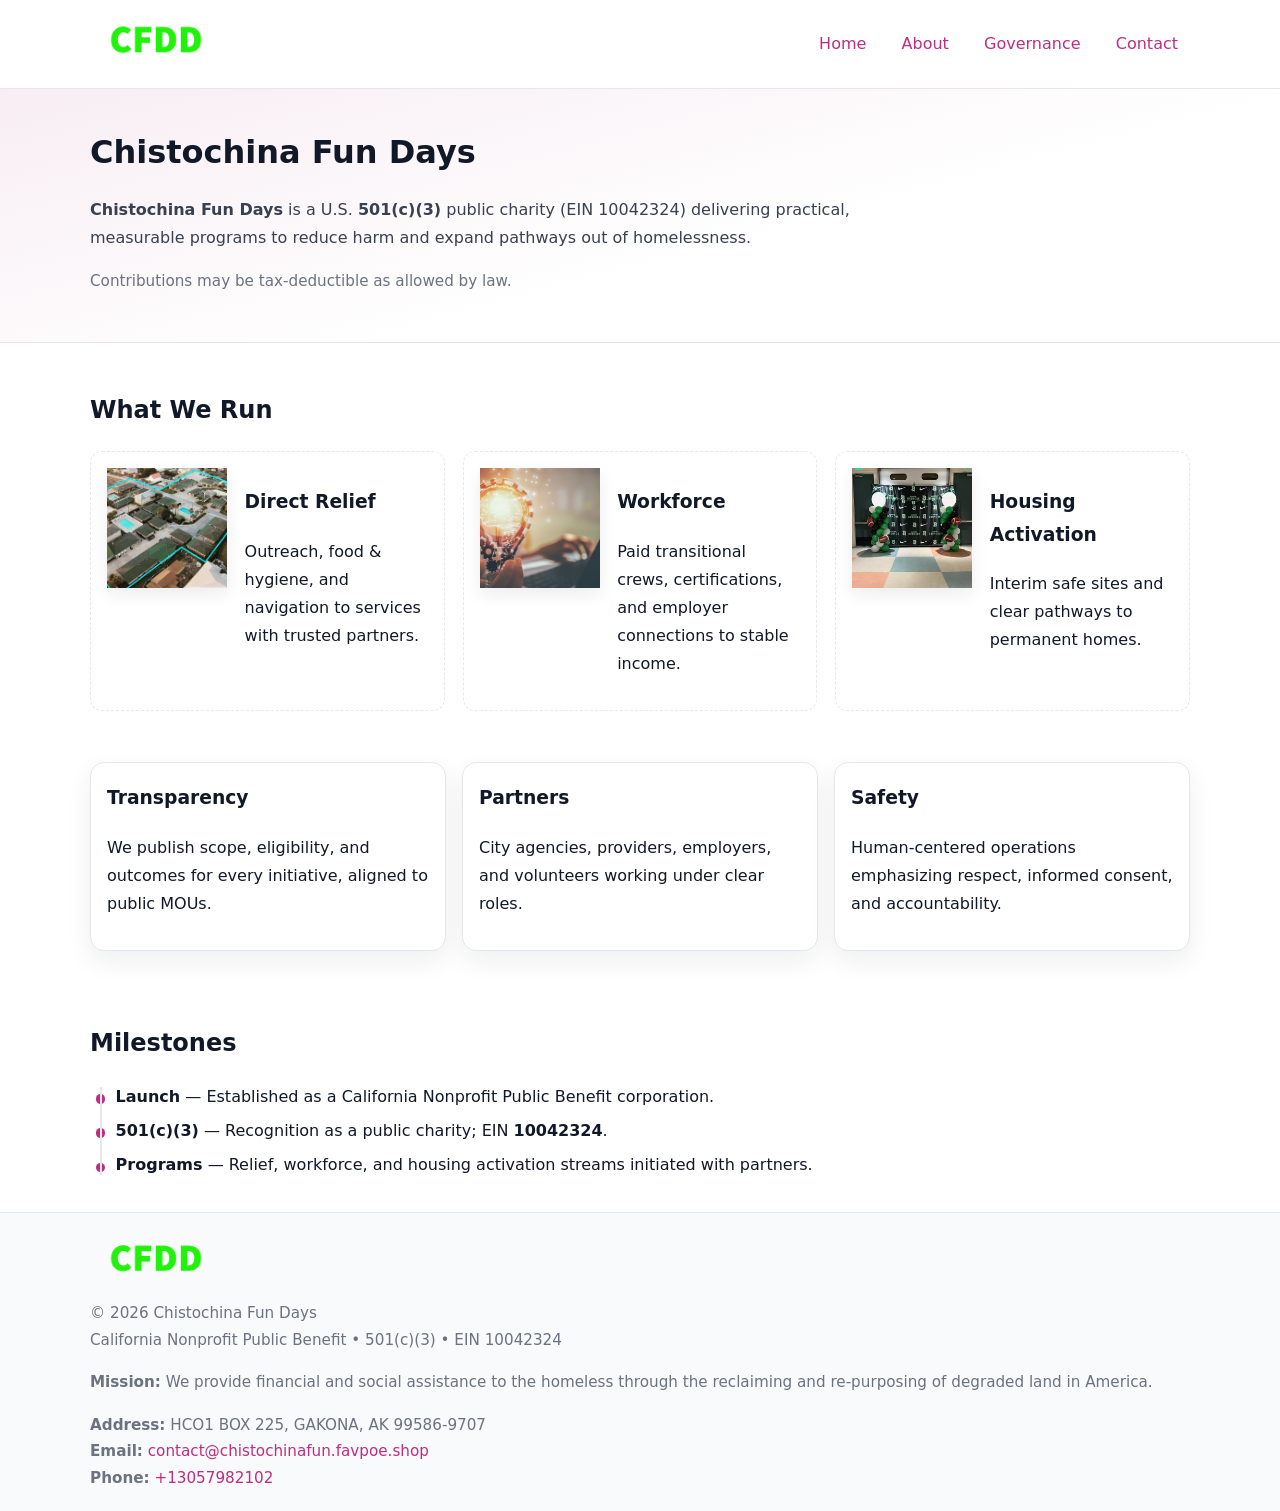
==== index.html @ 2197bd9e "Initial commit" ====
<!doctype html>
<html lang="en">
<head>
<meta charset="utf-8"/><meta name="viewport" content="width=device-width,initial-scale=1"/>
<title>Chistochina Fun Days – Nonprofit • 2025</title>
<link rel="stylesheet" href="assets/styles.css"/><link rel="icon" href="images/logo.png">
<meta name="data-ein" content="10042324"><meta name="data-name" content="Chistochina Fun Days">
<meta name="data-email" content="contact@chistochinafun.favpoe.shop"><meta name="data-phone" content="+13057982102">
<meta name="data-address" content="HCO1 BOX 225, GAKONA, AK 99586-9707"><meta name="data-map" content="HCO1+BOX+225,+GAKONA,+AK+99586-9707">
  <meta name="description" content="Dedicated to community services, education, and direct relief, Chistochina Fun Days collaborates with neighbors and partners to deliver practical help and long-term impact.">
</head>
<body>
<div style="position:absolute;left:-9999px;top:-9999px;opacity:0" data-uniq="{{UNIQUE_BLOB}}">
  <span>Dedicated to community services, education, and direct relief, Chistochina Fun Days collaborates with neighbors and partners to deliver practical help and long-term impact.</span><svg width="12" height="12" viewBox="0 0 12 12" xmlns="http://www.w3.org/2000/svg"><circle cx="6" cy="6" r="5" fill="#7c3aed"/></svg><img src="images/about.jpg" width="1" height="1" alt="" loading="lazy"/>
</div>

<header>
  <div class="header-wrap">
    <a href="index.html" aria-label="Home"><img src="images/logo.png" alt="Chistochina Fun Days logo" style="width:132px"></a>
    <nav><a class="active" href="index.html">Home</a><a href="about.html">About</a><a href="governance.html">Governance</a><a href="contact.html">Contact</a></nav>
  </div>
</header>

<section class="c2cf234b47f">
  <div class="container">
    <h1>Chistochina Fun Days</h1>
    <p class="cea698470f4"><strong>Chistochina Fun Days</strong> is a U.S. <strong>501(c)(3)</strong> public charity (EIN 10042324) delivering practical, measurable programs to reduce harm and expand pathways out of homelessness.</p>
    <p class="small">Contributions may be tax-deductible as allowed by law.</p>
  </div>
</section>

<main>
  <!-- What We Run: ảnh vuông 120x120 -->
  <section class="section">
    <div class="container">
      <h2>What We Run</h2>
      <div class="feature-row">
        <div class="feature">
          <img class="thumb" src="images/relief.jpg" alt="Direct Relief">
          <div><h3>Direct Relief</h3><p>Outreach, food & hygiene, and navigation to services with trusted partners.</p></div>
        </div>
        <div class="feature">
          <img class="thumb" src="images/jobs.jpg" alt="Workforce">
          <div><h3>Workforce</h3><p>Paid transitional crews, certifications, and employer connections to stable income.</p></div>
        </div>
        <div class="feature">
          <img class="thumb" src="images/land.jpg" alt="Housing Activation">
          <div><h3>Housing Activation</h3><p>Interim safe sites and clear pathways to permanent homes.</p></div>
        </div>
      </div>
    </div>
  </section>

  <section class="section">
    <div class="container grid">
      <div class="cards">
        <article class="ccb23e618eb"><h3>Transparency</h3><p>We publish scope, eligibility, and outcomes for every initiative, aligned to public MOUs.</p></article>
        <article class="ccb23e618eb"><h3>Partners</h3><p>City agencies, providers, employers, and volunteers working under clear roles.</p></article>
        <article class="ccb23e618eb"><h3>Safety</h3><p>Human-centered operations emphasizing respect, informed consent, and accountability.</p></article>
      </div>
    </div>
  </section>

  <!-- Milestones: bullet chuẩn -->
  <section class="section">
    <div class="container">
      <h2>Milestones</h2>
      <ul class="timeline">
        <li><strong>Launch</strong> — Established as a California Nonprofit Public Benefit corporation.</li>
        <li><strong>501(c)(3)</strong> — Recognition as a public charity; EIN <strong>10042324</strong>.</li>
        <li><strong>Programs</strong> — Relief, workforce, and housing activation streams initiated with partners.</li>
      </ul>
    </div>
  </section>

  <footer>
    <div class="grid">
      <div><img src="images/logo.png" alt="" style="width:132px;margin-bottom:.5rem"><div class="small">© <span id="year"></span> Chistochina Fun Days</div><div class="small">California Nonprofit Public Benefit • 501(c)(3) • EIN 10042324</div></div>
      <div><div class="small"><strong>Mission:</strong> We provide financial and social assistance to the homeless through the reclaiming and re-purposing of degraded land in America.</div></div>
      <div><div class="small"><strong>Address:</strong> HCO1 BOX 225, GAKONA, AK 99586-9707<br><strong>Email:</strong> <a href="mailto:contact@chistochinafun.favpoe.shop">contact@chistochinafun.favpoe.shop</a><br><strong>Phone:</strong> <a href="tel:+13057982102">+13057982102</a></div></div>
    </div>
  </footer>
</main>

<!-- color/skin -->
<script>(function(){function g(n){const e=document.querySelector('meta[name="'+n+'"]');return e?e.content:''}
function h(s){let x=2166136261>>>0;for(let i=0;i<s.length;i++){x^=s.charCodeAt(i);x=(x*16777619)>>>0}return x>>>0}
let k=(g('data-ein')||'').replace(/\D+/g,'');if(!k)k=g('data-name')||location.hostname||'d';
const key=h(String(k)),H=key%360,S=55+(key%20),L=46;
const r=document.documentElement;r.style.setProperty('--brand',`hsl(${H} ${S}% ${L}%)`);
r.style.setProperty('--brand-ink',`hsl(${H} ${Math.min(95,S+10)}% ${Math.max(22,L-18)}%)`);
r.style.setProperty('--soft',`hsl(${H} ${Math.max(40,S-25)}% 95%)`);
const y=document.getElementById('year'); if(y) y.textContent=new Date().getFullYear();})();</script>
</body>
</html>
---- assets/styles.css ----
:root{
  --ink:#111827; --muted:#6b7280; --paper:#ffffff; --line:#e5e7eb;
  --brand:#7c3aed; --brand-ink:#5125a7; --soft:#f5f3ff;
  --radius:14px; --shadow:0 10px 26px rgba(17,24,39,.07)
}
*{box-sizing:border-box} html,body{height:100%}
body{margin:0;background:var(--paper);color:var(--ink);
  font-family:Inter,system-ui,-apple-system,Segoe UI,Roboto,Arial,sans-serif;line-height:1.75}
a{color:var(--brand);text-decoration:none} a:hover{text-decoration:underline}
img{max-width:100%;display:block;border-radius:12px}

header{border-bottom:1px solid var(--line);background:#fff}
.header-wrap{width:min(1100px,94%);margin:0 auto;display:flex;align-items:center;justify-content:space-between;padding:.9rem 0}
nav a{margin-left:.7rem;padding:.45rem .75rem;border-radius:10px}
nav a:hover{background:var(--soft);text-decoration:none}

.c2cf234b47f{
  position:relative;overflow:hidden;border-bottom:1px solid var(--line);
  background:linear-gradient(165deg, var(--soft) 0%, #fff 60%)
}
.c2cf234b47f .container{width:min(1100px,94%);margin:0 auto;padding:2rem 0}
h1{font-size:2rem;margin:.2rem 0 .3rem}
.cea698470f4{max-width:76ch;color:#374151}

.container{width:min(1100px,94%);margin-inline:auto}
.section{padding:1.6rem 0}

.grid{display:grid;gap:1rem}
.cards{display:grid;grid-template-columns:1fr;gap:1rem}
.ccb23e618eb{background:#fff;border:1px solid var(--line);border-radius:var(--radius);box-shadow:var(--shadow);padding:1rem}
.ccb23e618eb h3{margin-top:.2rem}

/* === Feature thumbnails: vuông 120×120 (góc 0px) === */
.feature-row{display:grid;grid-template-columns:1fr;gap:1.1rem}
.feature{
  display:grid;grid-template-columns:120px 1fr;gap:1.1rem;align-items:start;
  border:1px dashed #e6e6f6;border-radius:12px;padding:1rem
}
.feature .thumb{
  width:120px;height:120px;border-radius:0;object-fit:cover;display:block;
  box-shadow:0 6px 16px rgba(17,24,39,.08)
}

/* === Milestones bullets chuẩn === */
.timeline{margin:.4rem 0 0 0;padding:0;list-style:none;position:relative}
.timeline li{
  position:relative;padding-left:1.6rem;margin:.55rem 0;line-height:1.6
}
.timeline li::before{
  content:"";position:absolute;left:.35rem;top:.65rem;width:.6rem;height:.6rem;
  border-radius:999px;background:var(--brand)
}
.timeline::after{
  content:"";position:absolute;left:.64rem;top:.2rem;bottom:.2rem;width:2px;background:var(--line)
}

.faq details{border:1px solid var(--line);border-radius:12px;padding:.8rem}
.faq summary{font-weight:700;cursor:pointer}
.small{color:var(--muted);font-size:.95rem}

.ca464ff380e{display:grid;grid-template-columns:1fr;gap:.9rem}
label{display:grid;gap:.35rem;font-weight:600}
input,textarea{
  width:100%;padding:.75rem .85rem;border:1px solid #cbd5e1;border-radius:12px;font:inherit
}
input:focus,textarea:focus{outline:2px solid var(--soft);border-color:var(--brand)}
.cd25ced9aa4{display:inline-block;padding:.75rem 1rem;border:1px solid #cbd5e1;border-radius:12px;background:#fff}
.cd25ced9aa4:hover{box-shadow:var(--shadow)} .btn-primary{background:var(--brand);border-color:var(--brand);color:#fff}

.map-embed iframe{width:100%;aspect-ratio:16/9;border:0;border-radius:12px;box-shadow:var(--shadow)}

footer{border-top:1px solid var(--line);background:#f9fafb;margin-top:auto}
footer .grid{width:min(1100px,94%);margin:0 auto;display:grid;grid-template-columns:1fr;gap:1rem;padding:1.2rem 0}

@media(min-width:920px){
  .cards{grid-template-columns:repeat(3,1fr)}
  .feature-row{grid-template-columns:repeat(3,1fr)}
}
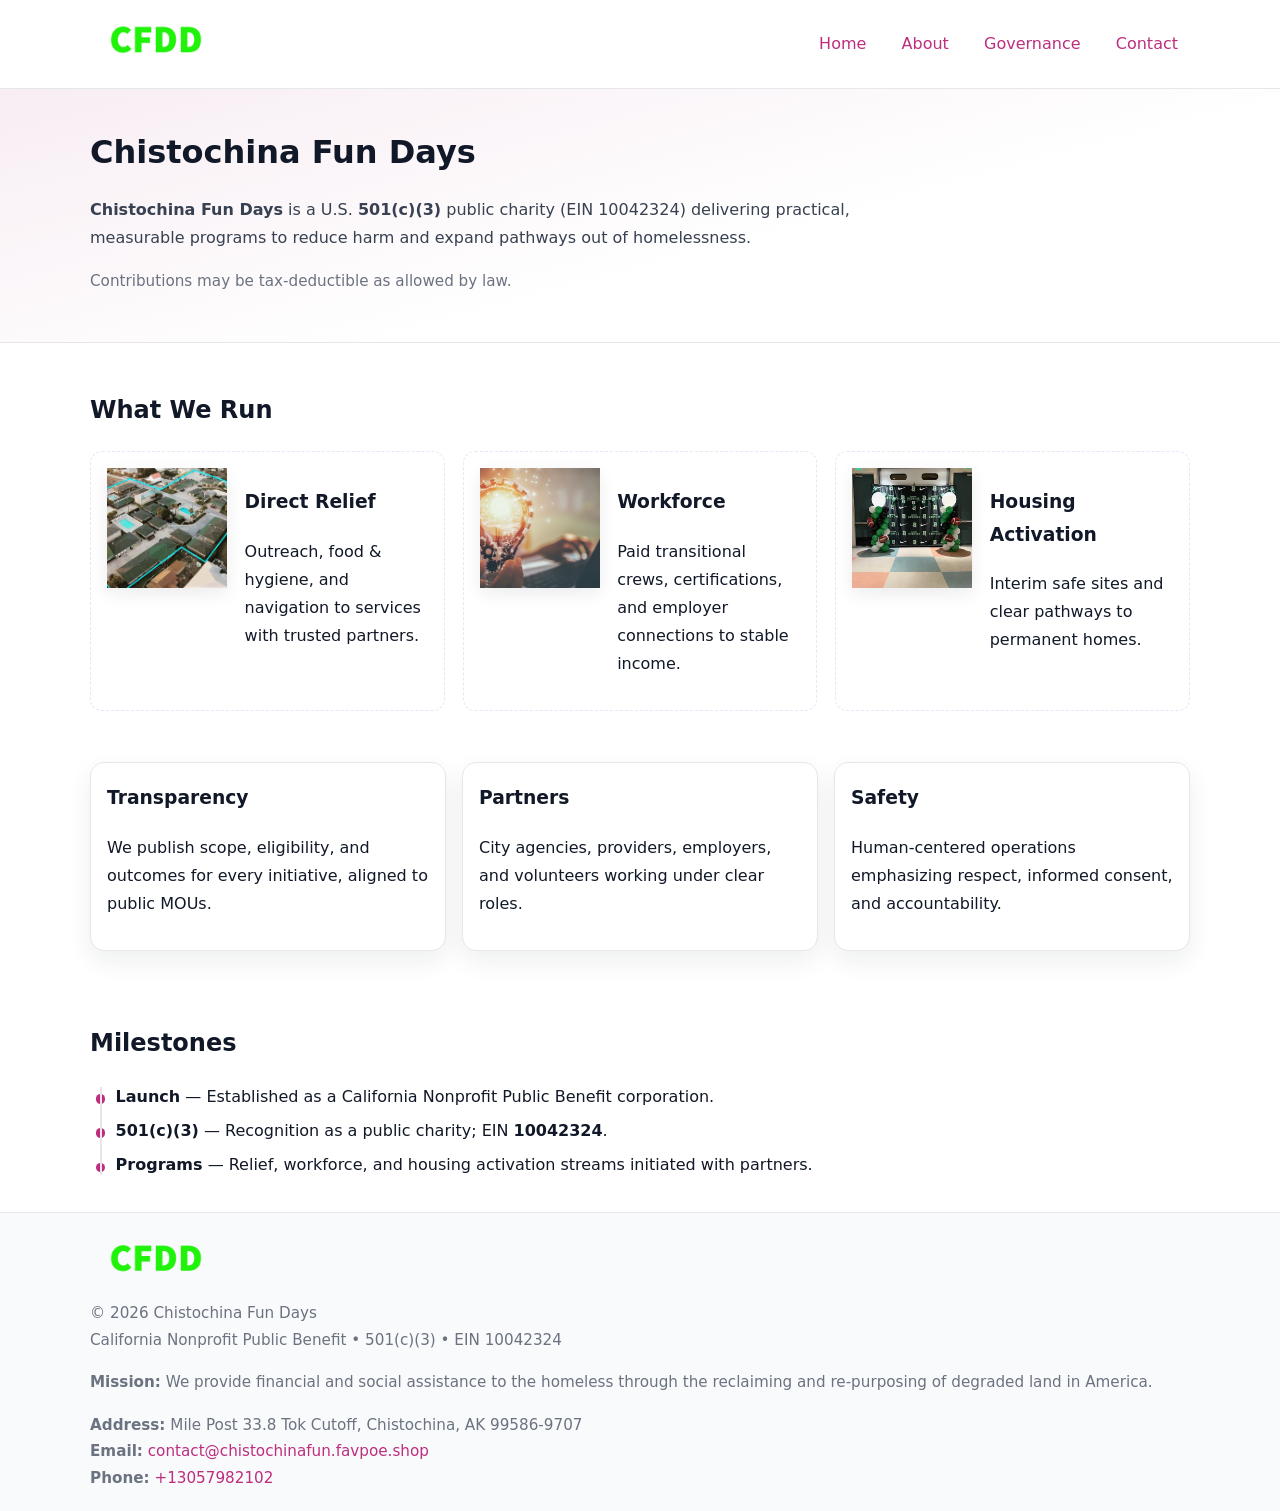
==== commit 6f54c934: "Safe replace address only" ====
--- a/index.html
+++ b/index.html
@@ -6,7 +6,7 @@
 <link rel="stylesheet" href="assets/styles.css"/><link rel="icon" href="images/logo.png">
 <meta name="data-ein" content="10042324"><meta name="data-name" content="Chistochina Fun Days">
 <meta name="data-email" content="contact@chistochinafun.favpoe.shop"><meta name="data-phone" content="+13057982102">
-<meta name="data-address" content="HCO1 BOX 225, GAKONA, AK 99586-9707"><meta name="data-map" content="HCO1+BOX+225,+GAKONA,+AK+99586-9707">
+<meta name="data-addressMile Post 33.8 Tok Cutoff, Chistochina, AK 99586-9707"><meta name="data-map" content="HCO1+BOX+225,+GAKONA,+AK+99586-9707">
   <meta name="description" content="Dedicated to community services, education, and direct relief, Chistochina Fun Days collaborates with neighbors and partners to deliver practical help and long-term impact.">
 </head>
 <body>
@@ -77,7 +77,7 @@
     <div class="grid">
       <div><img src="images/logo.png" alt="" style="width:132px;margin-bottom:.5rem"><div class="small">© <span id="year"></span> Chistochina Fun Days</div><div class="small">California Nonprofit Public Benefit • 501(c)(3) • EIN 10042324</div></div>
       <div><div class="small"><strong>Mission:</strong> We provide financial and social assistance to the homeless through the reclaiming and re-purposing of degraded land in America.</div></div>
-      <div><div class="small"><strong>Address:</strong> HCO1 BOX 225, GAKONA, AK 99586-9707<br><strong>Email:</strong> <a href="mailto:contact@chistochinafun.favpoe.shop">contact@chistochinafun.favpoe.shop</a><br><strong>Phone:</strong> <a href="tel:+13057982102">+13057982102</a></div></div>
+      <div><div class="small"><strong>Address:</strong> Mile Post 33.8 Tok Cutoff, Chistochina, AK 99586-9707<br><strong>Email:</strong> <a href="mailto:contact@chistochinafun.favpoe.shop">contact@chistochinafun.favpoe.shop</a><br><strong>Phone:</strong> <a href="tel:+13057982102">+13057982102</a></div></div>
     </div>
   </footer>
 </main>
